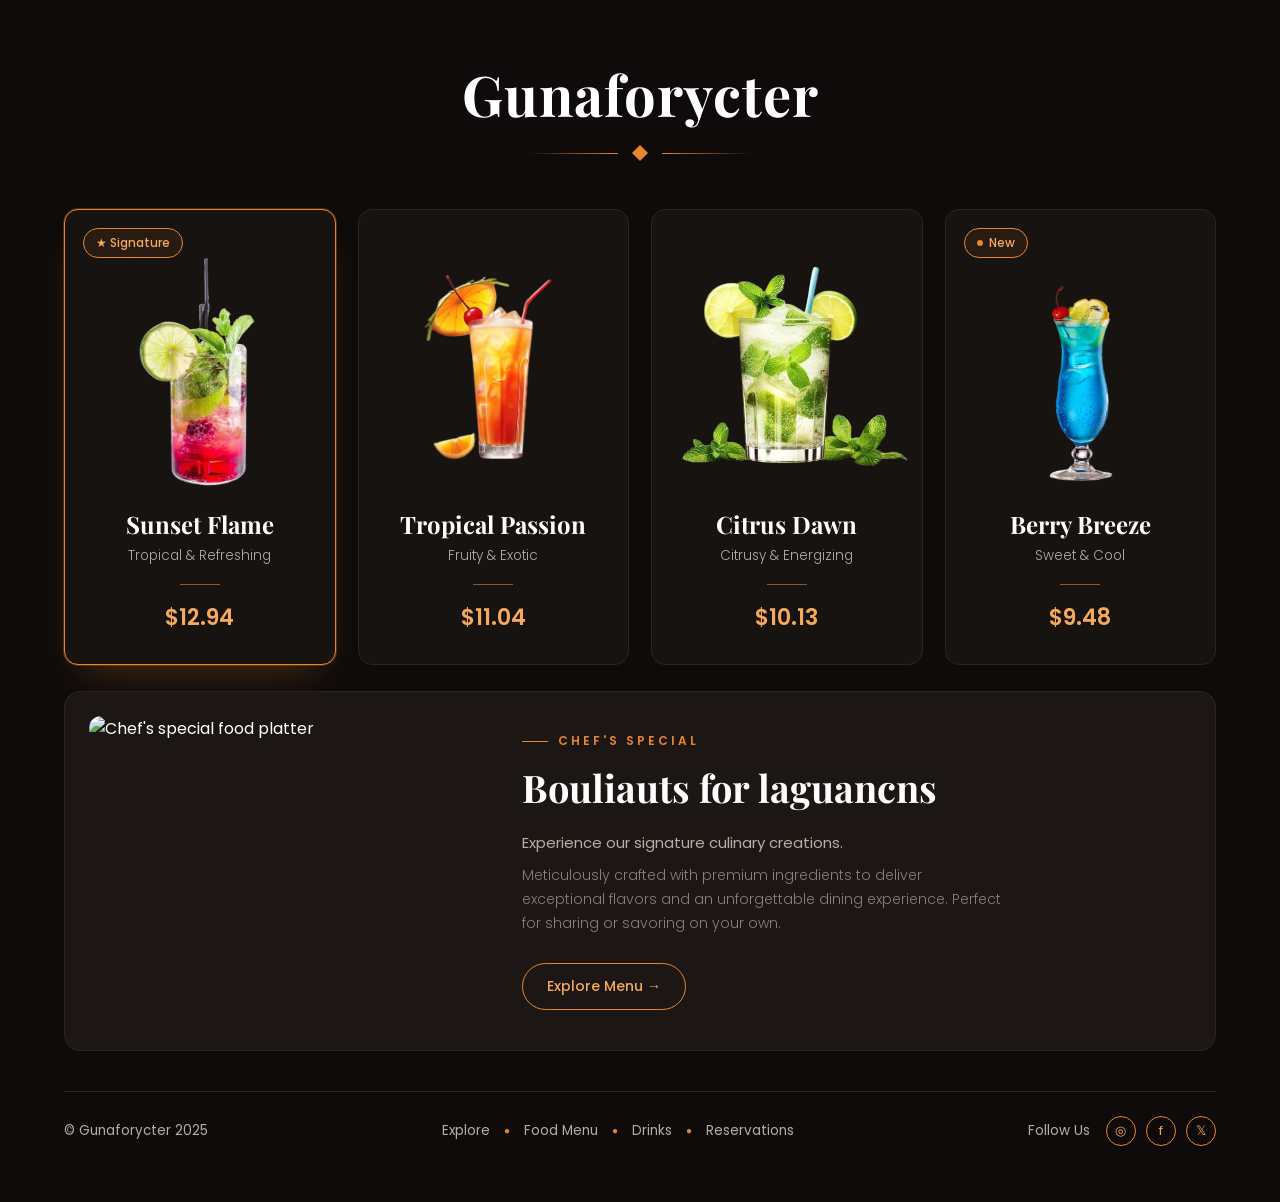
==== 3/index.html @ fbc67043 "task3 added" ====
<!DOCTYPE html>
<html lang="en">
<head>
<meta charset="UTF-8">
<title>Gunaforycter — Cocktail Menu</title>
<link rel="stylesheet" href="style.css">
</head>
<body>

<div class="page">

  <header>
    <h1 class="brand">Gunaforycter</h1>
    <div class="brand-divider">
      <span class="line"></span>
      <span class="diamond"></span>
      <span class="line right"></span>
    </div>
  </header>

  <div class="cards">

    <div class="card featured">
      <span class="badge">★ Signature</span>
      <div class="glass-stage">
        <img src="./1.png" alt="Sunset Flame cocktail">
      </div>
      <h3>Sunset Flame</h3>
      <p class="desc">Tropical &amp; Refreshing</p>
      <div class="div-line"></div>
      <span class="price">$12.94</span>
    </div>

    <div class="card">
      <div class="glass-stage">
        <img src="./2.png" alt="Tropical Passion cocktail">
      </div>
      <h3>Tropical Passion</h3>
      <p class="desc">Fruity &amp; Exotic</p>
      <div class="div-line"></div>
      <span class="price">$11.04</span>
    </div>

    <div class="card">
      <div class="glass-stage">
        <img src="./3.png" alt="Citrus Dawn cocktail">
      </div>
      <h3>Citrus Dawn</h3>
      <p class="desc">Citrusy &amp; Energizing</p>
      <div class="div-line"></div>
      <span class="price">$10.13</span>
    </div>

    <div class="card">
      <span class="badge new"><span class="dot"></span> New</span>
      <div class="glass-stage">
        <img src="./4.png" alt="Berry Breeze cocktail">
      </div>
      <h3>Berry Breeze</h3>
      <p class="desc">Sweet &amp; Cool</p>
      <div class="div-line"></div>
      <span class="price">$9.48</span>
    </div>

  </div>

  <div class="banner">
    <div class="plate-side">
      <img src="https://encrypted-tbn1.gstatic.com/images?q=tbn:ANd9GcTjIrJQ7kvN8VpYQNMAaanELzaSr6EUVeYaSPY8algVi0iws8fC" alt="Chef's special food platter">
    </div>

    <div class="text-side">
      <span class="eyebrow">CHEF'S SPECIAL</span>
      <h2>Bouliauts for laguancns</h2>
      <p class="lead">Experience our signature culinary creations.</p>
      <p class="body-copy">Meticulously crafted with premium ingredients to deliver exceptional flavors and an unforgettable dining experience. Perfect for sharing or savoring on your own.</p>
      <a href="#" class="btn">Explore Menu →</a>
    </div>
  </div>

  <footer>
    <div class="foot-left">© Gunaforycter 2025</div>
    <div class="foot-nav">
      <a href="#">Explore</a>
      <span class="sep">●</span>
      <a href="#">Food Menu</a>
      <span class="sep">●</span>
      <a href="#">Drinks</a>
      <span class="sep">●</span>
      <a href="#">Reservations</a>
    </div>
    <div class="foot-right">
      <span>Follow Us</span>
      <div class="socials">
        <a href="#" class="social-icon">◎</a>
        <a href="#" class="social-icon">f</a>
        <a href="#" class="social-icon">𝕏</a>
      </div>
    </div>
  </footer>

</div>

</body>
</html>
---- 3/style.css ----
@import url('https://fonts.googleapis.com/css2?family=Playfair+Display:wght@600;700;800&family=Poppins:wght@300;400;500;600&display=swap');

:root{
  --bg: #0e0b0a;
  --card-bg: #171310;
  --card-bg-2: #1c1714;
  --accent: #e8862f;
  --accent-light: #f4a95f;
  --text-soft: #b8ada3;
  --text-faint: #8a7f76;
  --border: #2b241f;
}

*{ margin:0; padding:0; box-sizing:border-box; }

body{
  background: var(--bg);
  font-family: 'Poppins', sans-serif;
  color: #fff;
  padding: 56px 64px;
}

.page{
  display:flex;
  flex-direction:column;
  align-items:center;
  max-width: 1260px;
  margin: 0 auto;
}

header{
  display:flex;
  flex-direction:column;
  align-items:center;
  margin-bottom: 48px;
}

h1.brand{
  font-family:'Playfair Display', serif;
  font-weight: 700;
  font-size: 56px;
  letter-spacing: 1px;
}

.brand-divider{
  display:flex;
  align-items:center;
  gap:14px;
  margin-top: 14px;
}
.brand-divider .line{
  width: 90px;
  height: 1px;
  background: linear-gradient(to right, transparent, var(--accent));
}
.brand-divider .line.right{
  background: linear-gradient(to left, transparent, var(--accent));
}
.brand-divider .diamond{
  width: 16px; height:16px;
  background: var(--accent);
  clip-path: polygon(50% 0%, 100% 50%, 50% 100%, 0% 50%);
}

.cards{
  display:flex;
  gap: 22px;
  width: 100%;
  margin-bottom: 26px;
}

.card{
  position: relative;
  flex: 1;
  display:flex;
  flex-direction:column;
  align-items:center;
  background: var(--card-bg);
  border: 1px solid var(--border);
  border-radius: 14px;
  padding: 26px 20px 30px;
  text-align:center;
}

.card.featured{
  border: 1px solid var(--accent);
  box-shadow: 0 0 0 1px rgba(232,134,47,0.25), 0 20px 40px -20px rgba(232,134,47,0.35);
}

.badge{
  position: absolute;
  top: 18px;
  left: 18px;
  display:flex;
  align-items:center;
  gap:6px;
  font-size: 12px;
  font-weight: 500;
  color: var(--accent-light);
  border: 1px solid var(--accent);
  padding: 5px 12px;
  border-radius: 20px;
  background: rgba(232,134,47,0.08);
}
.badge.new{ color:#f4a95f; }
.badge .dot{
  width:6px; height:6px; border-radius:50%;
  background: var(--accent);
}

.glass-stage{
  position: relative;
  width: 100%;
  height: 230px;
  display:flex;
  align-items:center;
  justify-content:center;
  margin: 20px 0 22px;
}

.glass-stage img{
  max-height: 110%;
  max-width: 120%;
  object-fit: cover;
}

.card h3{
  font-family:'Playfair Display', serif;
  font-size: 24px;
  margin-bottom: 6px;
}
.card .desc{
  color: var(--text-soft);
  font-size: 13.5px;
  font-weight: 300;
  margin-bottom: 18px;
}
.card .div-line{
  width: 40px;
  height: 1px;
  background: var(--accent);
  margin-bottom: 16px;
  opacity: 0.6;
}
.card .price{
  color: var(--accent-light);
  font-size: 22px;
  font-weight: 600;
}

.banner{
  position: relative;
  width: 100%;
  display:flex;
  align-items:stretch;
  background: var(--card-bg-2);
  border: 1px solid var(--border);
  border-radius: 16px;
  overflow: hidden;
  min-height: 340px;
  margin-bottom: 40px;
}

.plate-side{
  position: relative;
  flex: 0 0 38%;
  display:flex;
  align-items:center;
  justify-content:center;
  padding: 24px;
}

.plate-side img{
  width: 100%;
  height: 100%;
  object-fit: cover;
  border-radius: 12px;
}

.text-side{
  position: relative;
  flex: 1;
  display:flex;
  flex-direction:column;
  justify-content:center;
  padding: 40px 70px 40px 20px;
}

.eyebrow{
  color: var(--accent);
  font-size: 12px;
  letter-spacing: 3px;
  font-weight: 600;
  margin-bottom: 12px;
  display:flex;
  align-items:center;
  gap:10px;
}
.eyebrow::before{
  content:"";
  width: 26px;
  height: 1px;
  background: var(--accent);
}

.text-side h2{
  font-family:'Playfair Display', serif;
  font-size: 38px;
  margin-bottom: 18px;
}
.text-side .lead{
  color: var(--text-soft);
  font-size: 15px;
  margin-bottom: 10px;
  font-weight: 400;
}
.text-side .body-copy{
  color: var(--text-faint);
  font-size: 14px;
  line-height: 1.7;
  max-width: 480px;
  font-weight: 300;
  margin-bottom: 28px;
}

.btn{
  display:inline-flex;
  align-items:center;
  gap: 10px;
  width: fit-content;
  color: var(--accent-light);
  border: 1px solid var(--accent);
  padding: 12px 24px;
  border-radius: 30px;
  font-size: 14px;
  font-weight: 500;
  text-decoration:none;
}

.leaf-deco{
  position: absolute;
  right: 20px;
  bottom: -10px;
  width: 220px;
  height: 220px;
  opacity: 0.5;
}

footer{
  display:flex;
  align-items:center;
  justify-content:space-between;
  width: 100%;
  padding-top: 24px;
  border-top: 1px solid var(--border);
  font-size: 13.5px;
  color: var(--text-soft);
}

.foot-nav{
  display:flex;
  align-items:center;
  gap: 14px;
}
.foot-nav .sep{ color: var(--accent); font-size: 10px; }
.foot-nav a{ color: var(--text-soft); text-decoration:none; font-weight: 400; }

.foot-right{
  display:flex;
  align-items:center;
  gap: 16px;
}
.socials{
  display:flex;
  gap: 10px;
}
.social-icon{
  width: 30px; height: 30px;
  border-radius:50%;
  border: 1px solid var(--accent);
  display:flex;
  align-items:center;
  justify-content:center;
  color: var(--accent-light);
  font-size: 13px;
  text-decoration:none;
}
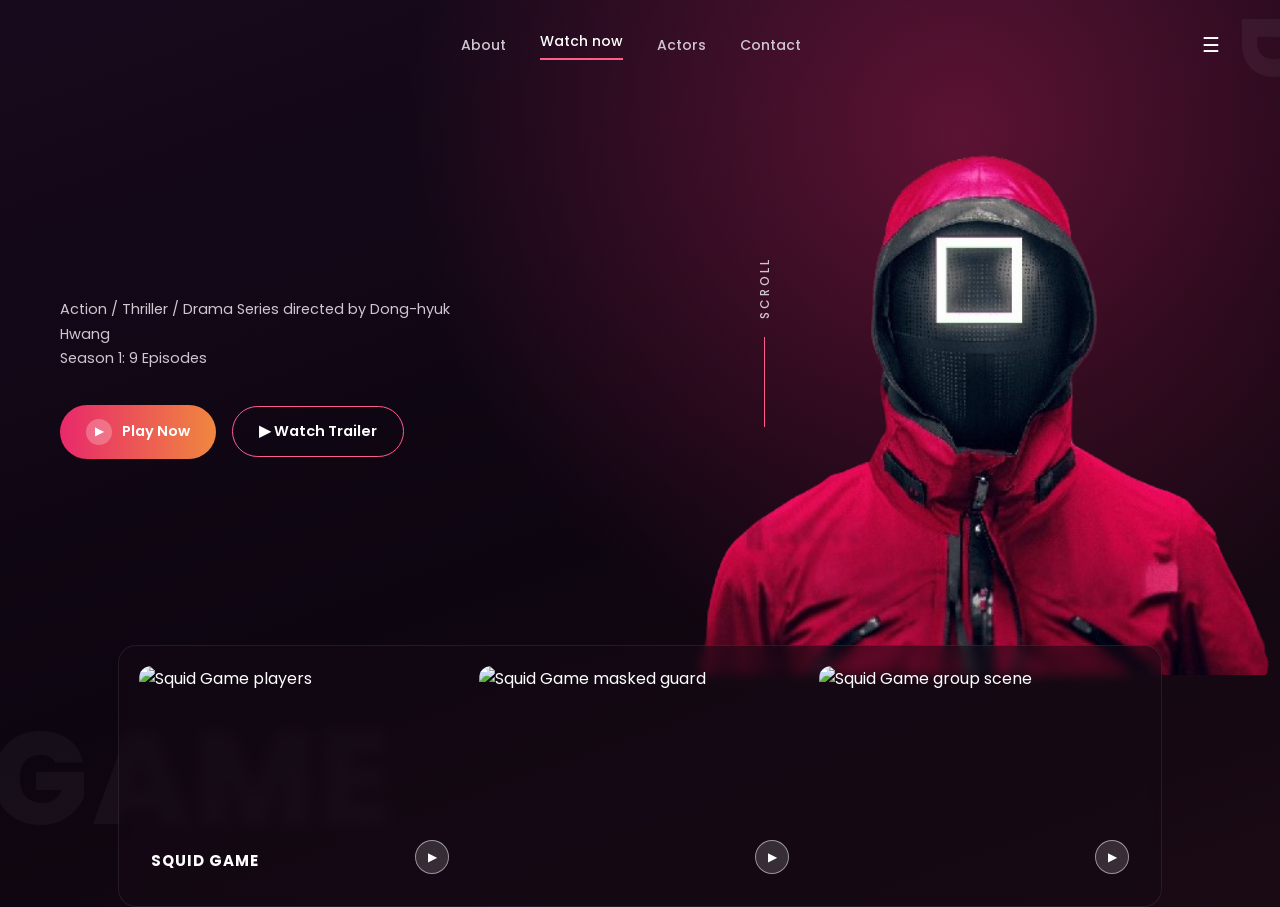
==== commit 6feb64d2: "task-3" ====
--- a/3/index.html
+++ b/3/index.html
@@ -2,102 +2,95 @@
 <html lang="en">
 <head>
 <meta charset="UTF-8">
-<title>Gunaforycter — Cocktail Menu</title>
+<title>Squid Game — Landing Page</title>
 <link rel="stylesheet" href="style.css">
+<link
+  href="https://cdn.jsdelivr.net/npm/remixicon@4.9.0/fonts/remixicon.css"
+  rel="stylesheet"
+/>
 </head>
 <body>
 
 <div class="page">
 
-  <header>
-    <h1 class="brand">Gunaforycter</h1>
-    <div class="brand-divider">
-      <span class="line"></span>
-      <span class="diamond"></span>
-      <span class="line right"></span>
-    </div>
-  </header>
+  <div class="watermark-game">GAME</div>
+  <div class="watermark-squid">SQUID</div>
 
-  <div class="cards">
-
-    <div class="card featured">
-      <span class="badge">★ Signature</span>
-      <div class="glass-stage">
-        <img src="./1.png" alt="Sunset Flame cocktail">
-      </div>
-      <h3>Sunset Flame</h3>
-      <p class="desc">Tropical &amp; Refreshing</p>
-      <div class="div-line"></div>
-      <span class="price">$12.94</span>
+  <nav>
+    <div class="logo-nav">
+       <img src="https://image.tmdb.org/t/p/original/lifhjTPgcScJaEA6SpWJUKNJ1kt.png" alt="">
     </div>
 
-    <div class="card">
-      <div class="glass-stage">
-        <img src="./2.png" alt="Tropical Passion cocktail">
-      </div>
-      <h3>Tropical Passion</h3>
-      <p class="desc">Fruity &amp; Exotic</p>
-      <div class="div-line"></div>
-      <span class="price">$11.04</span>
+    <div class="nav-links">
+      <a href="#">About</a>
+      <a href="#" class="active">Watch now</a>
+      <a href="#">Actors</a>
+      <a href="#">Contact</a>
     </div>
 
-    <div class="card">
-      <div class="glass-stage">
-        <img src="./3.png" alt="Citrus Dawn cocktail">
+    <div class="menu-icon">☰</div>
+  </nav>
+
+  <div class="hero">
+
+    <div class="hero-left">
+      <div class="title-block">
+        <img src="https://image.tmdb.org/t/p/original/lifhjTPgcScJaEA6SpWJUKNJ1kt.png" alt="">
       </div>
-      <h3>Citrus Dawn</h3>
-      <p class="desc">Citrusy &amp; Energizing</p>
-      <div class="div-line"></div>
-      <span class="price">$10.13</span>
+
+      <p class="meta">
+        Action / Thriller / Drama Series directed by Dong-hyuk Hwang<br>
+        Season 1: 9 Episodes
+      </p>
+
+      <div class="buttons">
+        <a href="#" class="btn btn-play">
+          <span class="icon">▶</span> Play Now
+        </a>
+        <a href="#" class="btn btn-trailer">
+          ▶ Watch Trailer
+        </a>
+      </div>
     </div>
 
-    <div class="card">
-      <span class="badge new"><span class="dot"></span> New</span>
-      <div class="glass-stage">
-        <img src="./4.png" alt="Berry Breeze cocktail">
+    <div class="hero-right">
+      <div class="scroll-indicator">
+        <span>SCROLL</span>
+        <div class="line"></div>
       </div>
-      <h3>Berry Breeze</h3>
-      <p class="desc">Sweet &amp; Cool</p>
-      <div class="div-line"></div>
-      <span class="price">$9.48</span>
+
+      <div class="character-img">
+        <img src="./1.png" alt="Squid Game guard character">
+      </div>
+
+      <div class="socials">
+       <i class="ri-twitter-line"></i>
+        <i class="ri-instagram-line"></i>
+        <i class="ri-facebook-box-fill"></i>
+      </div>
     </div>
 
   </div>
 
-  <div class="banner">
-    <div class="plate-side">
-      <img src="https://encrypted-tbn1.gstatic.com/images?q=tbn:ANd9GcTjIrJQ7kvN8VpYQNMAaanELzaSr6EUVeYaSPY8algVi0iws8fC" alt="Chef's special food platter">
+  <div class="bottom-card">
+
+    <div class="thumb">
+      <img src="https://i.ytimg.com/vi/te6i5yE3e9Q/maxresdefault.jpg" alt="Squid Game players">
+      <span class="thumb-title">SQUID GAME</span>
+      <div class="play-btn">▶</div>
     </div>
 
-    <div class="text-side">
-      <span class="eyebrow">CHEF'S SPECIAL</span>
-      <h2>Bouliauts for laguancns</h2>
-      <p class="lead">Experience our signature culinary creations.</p>
-      <p class="body-copy">Meticulously crafted with premium ingredients to deliver exceptional flavors and an unforgettable dining experience. Perfect for sharing or savoring on your own.</p>
-      <a href="#" class="btn">Explore Menu →</a>
+    <div class="thumb">
+      <img src="https://i.pinimg.com/200x150/95/2c/35/952c3511299488b0482772f33d2c0e57.jpg" alt="Squid Game masked guard">
+      <div class="play-btn">▶</div>
     </div>
+
+    <div class="thumb">
+      <img src="https://encrypted-tbn1.gstatic.com/images?q=tbn:ANd9GcRYwUOFyPA0SC_8CNwAeWI8hQjv8NYulqE0A17pgHO-k5pNGqae" alt="Squid Game group scene">
+      <div class="play-btn">▶</div>
+    </div>
+
   </div>
-
-  <footer>
-    <div class="foot-left">© Gunaforycter 2025</div>
-    <div class="foot-nav">
-      <a href="#">Explore</a>
-      <span class="sep">●</span>
-      <a href="#">Food Menu</a>
-      <span class="sep">●</span>
-      <a href="#">Drinks</a>
-      <span class="sep">●</span>
-      <a href="#">Reservations</a>
-    </div>
-    <div class="foot-right">
-      <span>Follow Us</span>
-      <div class="socials">
-        <a href="#" class="social-icon">◎</a>
-        <a href="#" class="social-icon">f</a>
-        <a href="#" class="social-icon">𝕏</a>
-      </div>
-    </div>
-  </footer>
 
 </div>
 
--- a/3/style.css
+++ b/3/style.css
@@ -1,287 +1,325 @@
-@import url('https://fonts.googleapis.com/css2?family=Playfair+Display:wght@600;700;800&family=Poppins:wght@300;400;500;600&display=swap');
+@import url('https://fonts.googleapis.com/css2?family=Poppins:wght@400;500;600;700;800&display=swap');
 
 :root{
-  --bg: #0e0b0a;
-  --card-bg: #171310;
-  --card-bg-2: #1c1714;
-  --accent: #e8862f;
-  --accent-light: #f4a95f;
-  --text-soft: #b8ada3;
-  --text-faint: #8a7f76;
-  --border: #2b241f;
+  --pink: #e8296b;
+  --pink-light: #ff5e8a;
+  --orange: #f0873f;
+  --cyan: #35d8d0;
+  --yellow: #f0c93a;
+  --text-soft: #cfc7cf;
 }
 
 *{ margin:0; padding:0; box-sizing:border-box; }
 
 body{
-  background: var(--bg);
   font-family: 'Poppins', sans-serif;
+  background: #0d0510;
+  color:#fff;
+}
+
+.page{
+  position: relative;
+  overflow: hidden;
+  min-height: 726px;
+  background:
+    radial-gradient(circle at 75% 15%, rgba(232,41,107,0.35), transparent 45%),
+    linear-gradient(160deg, #170a1c 0%, #0d0510 55%, #1a0a14 100%);
+  padding: 30px 60px 0;
+}
+
+.watermark-game{
+  position: absolute;
+  left: -10px;
+  bottom: 30px;
+  font-size: 130px;
+  font-weight: 800;
+  letter-spacing: 4px;
+  color: rgba(255,255,255,0.04);
+  white-space: nowrap;
+  pointer-events: none;
+  z-index: 0;
+}
+
+.watermark-squid{
+  position: absolute;
+  right: -60px;
+  top: 90px;
+  font-size: 90px;
+  font-weight: 800;
+  letter-spacing: 10px;
+  color: rgba(255,255,255,0.05);
+  transform: rotate(90deg);
+  transform-origin: right top;
+  pointer-events: none;
+  z-index: 0;
+}
+
+/* ---------- NAVBAR ---------- */
+nav{
+  position: relative;
+  z-index: 2;
+  display:flex;
+  align-items:center;
+  justify-content:space-between;
+}
+
+.logo-nav{
+    height: 30px;
+  display:flex;
+  flex-direction:column;
+  font-weight: 700;
+  font-size: 15px;
+  line-height: 1.1;
+  letter-spacing: 1px;
+}
+.logo-nav .pink{ color: var(--pink-light); }
+
+.logo-nav img{
+    height:120%;
+    object-fit:cover;
+}
+
+.nav-links{
+  display:flex;
+  align-items:center;
+  gap: 34px;
+}
+.nav-links a{
+  color: var(--text-soft);
+  text-decoration:none;
+  font-size: 14px;
+  font-weight: 500;
+}
+.nav-links a.active{
+  color:#fff;
+  position: relative;
+  padding-bottom: 6px;
+  border-bottom: 2px solid var(--pink-light);
+}
+
+.menu-icon{
+  font-size: 20px;
+  color:#fff;
+  cursor:pointer;
+}
+
+.hero{
+  position: relative;
+  z-index: 2;
+  display:flex;
+  align-items:center;
+  justify-content:space-between;
+  margin-top: -30px;
+}
+
+.hero-left{
+  position: relative;
+  flex: 0 0 46%;
+}
+
+.hero-left img{
+    width:70%;
+    object-fit:contain;
+}
+
+.title-block{
+  position: relative;
+  display:inline-block;
+  margin-bottom: 26px;
+}
+
+.title-block h1{
+  font-size: 62px;
+  font-weight: 800;
+  line-height: 1.05;
+  letter-spacing: 1px;
+}
+.title-block h1 .line2{
+  color: var(--pink-light);
+}
+
+.deco-star{
+  position: absolute;
+  top: -12px;
+  right: -40px;
+  font-size: 30px;
+  color: var(--cyan);
+}
+.deco-square{
+  position: absolute;
+  bottom: -6px;
+  left: 4px;
+  width: 22px;
+  height: 22px;
+  background: var(--yellow);
+  border-radius: 4px;
+  transform: rotate(-12deg);
+}
+
+.hero-left .meta{
+  color: var(--text-soft);
+  font-size: 14.5px;
+  line-height: 1.7;
+  margin-bottom: 34px;
+  max-width: 420px;
+}
+
+.buttons{
+  display:flex;
+  align-items:center;
+  gap: 16px;
+}
+
+.btn{
+  display:flex;
+  align-items:center;
+  gap: 10px;
+  padding: 14px 26px;
+  border-radius: 30px;
+  font-size: 14.5px;
+  font-weight: 600;
+  text-decoration:none;
+  color:#fff;
+}
+
+.btn-play{
+  background: linear-gradient(90deg, var(--pink), var(--orange));
+}
+.btn-play .icon{
+  width: 26px; height:26px;
+  border-radius:50%;
+  background: rgba(255,255,255,0.25);
+  display:flex; align-items:center; justify-content:center;
+  font-size: 11px;
+}
+
+.btn-trailer{
+  border: 1px solid var(--pink-light);
   color: #fff;
-  padding: 56px 64px;
-}
-
-.page{
+}
+
+.hero-right{
+  width: 100%;
+  margin-right: 100px;
+  position: relative;
+  flex: 0 0 48%;
+  display:flex;
+  align-items:center;
+  justify-content:center;
+}
+
+.hero-right .character-img img{
+  width: 150%;
+}
+
+.scroll-indicator{
+  margin-left: 110px;
+  position: absolute;
+  left: 30px;
+  top: 50%;
+  transform: translateY(-50%);
   display:flex;
   flex-direction:column;
   align-items:center;
-  max-width: 1260px;
-  margin: 0 auto;
-}
-
-header{
+  gap: 10px;
+}
+.scroll-indicator span{
+  transform: rotate(-90deg);
+  margin-bottom:30px;
+  font-size: 12px;
+  letter-spacing: 3px;
+  color: var(--text-soft);
+  font-weight: 500;
+}
+.scroll-indicator .line{
+  width: 1px;
+  height: 90px;
+  background: var(--pink-light);
+}
+
+.character-img{
+  position: relative;
+  width: 100%;
+  max-width: 430px;
+}
+.character-img img{
+  width: 100%;
+  display:block;
+}
+
+.socials{
+  position: absolute;
+  right: -30px;
+  top: 40%;
   display:flex;
   flex-direction:column;
-  align-items:center;
-  margin-bottom: 48px;
-}
-
-h1.brand{
-  font-family:'Playfair Display', serif;
-  font-weight: 700;
-  font-size: 56px;
-  letter-spacing: 1px;
-}
-
-.brand-divider{
-  display:flex;
-  align-items:center;
-  gap:14px;
-  margin-top: 14px;
-}
-.brand-divider .line{
-  width: 90px;
-  height: 1px;
-  background: linear-gradient(to right, transparent, var(--accent));
-}
-.brand-divider .line.right{
-  background: linear-gradient(to left, transparent, var(--accent));
-}
-.brand-divider .diamond{
-  width: 16px; height:16px;
-  background: var(--accent);
-  clip-path: polygon(50% 0%, 100% 50%, 50% 100%, 0% 50%);
-}
-
-.cards{
-  display:flex;
   gap: 22px;
-  width: 100%;
-  margin-bottom: 26px;
-}
-
-.card{
+}
+.socials a{
+  color: var(--pink-light);
+  font-size: 16px;
+  text-decoration:none;
+}
+
+.bottom-card{
+  position: relative;
+  z-index: 3;
+  margin: -70px auto 0;
+  margin-top: -30px;
+  max-width: 90%;
+  background: rgba(20,10,20,0.55);
+  backdrop-filter: blur(6px);
+  border: 1px solid rgba(255,255,255,0.08);
+  border-radius: 18px;
+  padding: 20px;
+  display:flex;
+  gap: 18px;
+}
+
+.thumb{
   position: relative;
   flex: 1;
-  display:flex;
-  flex-direction:column;
-  align-items:center;
-  background: var(--card-bg);
-  border: 1px solid var(--border);
-  border-radius: 14px;
-  padding: 26px 20px 30px;
-  text-align:center;
-}
-
-.card.featured{
-  border: 1px solid var(--accent);
-  box-shadow: 0 0 0 1px rgba(232,134,47,0.25), 0 20px 40px -20px rgba(232,134,47,0.35);
-}
-
-.badge{
-  position: absolute;
-  top: 18px;
-  left: 18px;
-  display:flex;
-  align-items:center;
-  gap:6px;
-  font-size: 12px;
-  font-weight: 500;
-  color: var(--accent-light);
-  border: 1px solid var(--accent);
-  padding: 5px 12px;
-  border-radius: 20px;
-  background: rgba(232,134,47,0.08);
-}
-.badge.new{ color:#f4a95f; }
-.badge .dot{
-  width:6px; height:6px; border-radius:50%;
-  background: var(--accent);
-}
-
-.glass-stage{
-  position: relative;
-  width: 100%;
-  height: 230px;
-  display:flex;
-  align-items:center;
-  justify-content:center;
-  margin: 20px 0 22px;
-}
-
-.glass-stage img{
-  max-height: 110%;
-  max-width: 120%;
-  object-fit: cover;
-}
-
-.card h3{
-  font-family:'Playfair Display', serif;
-  font-size: 24px;
-  margin-bottom: 6px;
-}
-.card .desc{
-  color: var(--text-soft);
-  font-size: 13.5px;
-  font-weight: 300;
-  margin-bottom: 18px;
-}
-.card .div-line{
-  width: 40px;
-  height: 1px;
-  background: var(--accent);
-  margin-bottom: 16px;
-  opacity: 0.6;
-}
-.card .price{
-  color: var(--accent-light);
-  font-size: 22px;
-  font-weight: 600;
-}
-
-.banner{
-  position: relative;
-  width: 100%;
-  display:flex;
-  align-items:stretch;
-  background: var(--card-bg-2);
-  border: 1px solid var(--border);
-  border-radius: 16px;
+  height: 220px;
+  border-radius: 12px;
   overflow: hidden;
-  min-height: 340px;
-  margin-bottom: 40px;
-}
-
-.plate-side{
-  position: relative;
-  flex: 0 0 38%;
-  display:flex;
-  align-items:center;
-  justify-content:center;
-  padding: 24px;
-}
-
-.plate-side img{
+}
+.thumb img{
   width: 100%;
   height: 100%;
   object-fit: cover;
-  border-radius: 12px;
-}
-
-.text-side{
-  position: relative;
-  flex: 1;
-  display:flex;
-  flex-direction:column;
+  display:block
+}
+
+.thumb .play-btn{
+  position: absolute;
+  right: 12px;
+  bottom: 12px;
+  width: 34px;
+  height: 34px;
+  border-radius: 50%;
+  background: rgba(255,255,255,0.15);
+  border: 1px solid rgba(255,255,255,0.5);
+  display:flex;
+  align-items:center;
   justify-content:center;
-  padding: 40px 70px 40px 20px;
-}
-
-.eyebrow{
-  color: var(--accent);
+  color:#fff;
   font-size: 12px;
-  letter-spacing: 3px;
-  font-weight: 600;
-  margin-bottom: 12px;
-  display:flex;
-  align-items:center;
-  gap:10px;
-}
-.eyebrow::before{
-  content:"";
-  width: 26px;
-  height: 1px;
-  background: var(--accent);
-}
-
-.text-side h2{
-  font-family:'Playfair Display', serif;
-  font-size: 38px;
-  margin-bottom: 18px;
-}
-.text-side .lead{
-  color: var(--text-soft);
+}
+
+.thumb .thumb-title{
+  position: absolute;
+  left: 12px;
+  bottom: 14px;
+  font-weight: 700;
   font-size: 15px;
-  margin-bottom: 10px;
-  font-weight: 400;
-}
-.text-side .body-copy{
-  color: var(--text-faint);
-  font-size: 14px;
-  line-height: 1.7;
-  max-width: 480px;
-  font-weight: 300;
-  margin-bottom: 28px;
-}
-
-.btn{
-  display:inline-flex;
-  align-items:center;
-  gap: 10px;
-  width: fit-content;
-  color: var(--accent-light);
-  border: 1px solid var(--accent);
-  padding: 12px 24px;
-  border-radius: 30px;
-  font-size: 14px;
-  font-weight: 500;
-  text-decoration:none;
-}
-
-.leaf-deco{
-  position: absolute;
-  right: 20px;
-  bottom: -10px;
-  width: 220px;
-  height: 220px;
-  opacity: 0.5;
-}
-
-footer{
-  display:flex;
-  align-items:center;
-  justify-content:space-between;
-  width: 100%;
-  padding-top: 24px;
-  border-top: 1px solid var(--border);
-  font-size: 13.5px;
-  color: var(--text-soft);
-}
-
-.foot-nav{
-  display:flex;
-  align-items:center;
-  gap: 14px;
-}
-.foot-nav .sep{ color: var(--accent); font-size: 10px; }
-.foot-nav a{ color: var(--text-soft); text-decoration:none; font-weight: 400; }
-
-.foot-right{
-  display:flex;
-  align-items:center;
-  gap: 16px;
-}
-.socials{
-  display:flex;
-  gap: 10px;
-}
-.social-icon{
-  width: 30px; height: 30px;
-  border-radius:50%;
-  border: 1px solid var(--accent);
-  display:flex;
-  align-items:center;
-  justify-content:center;
-  color: var(--accent-light);
-  font-size: 13px;
-  text-decoration:none;
+  letter-spacing: 1px;
+}
+
+@media (max-width: 960px){
+  .page{ padding: 24px 24px 0; }
+  .hero{ flex-direction:column; gap: 40px; }
+  .hero-left, .hero-right{ flex: 0 0 auto; width:100%; }
+  .bottom-card{ flex-direction:column; }
+  .title-block h1{ font-size: 46px; }
+  .nav-links{ display:none; }
 }
